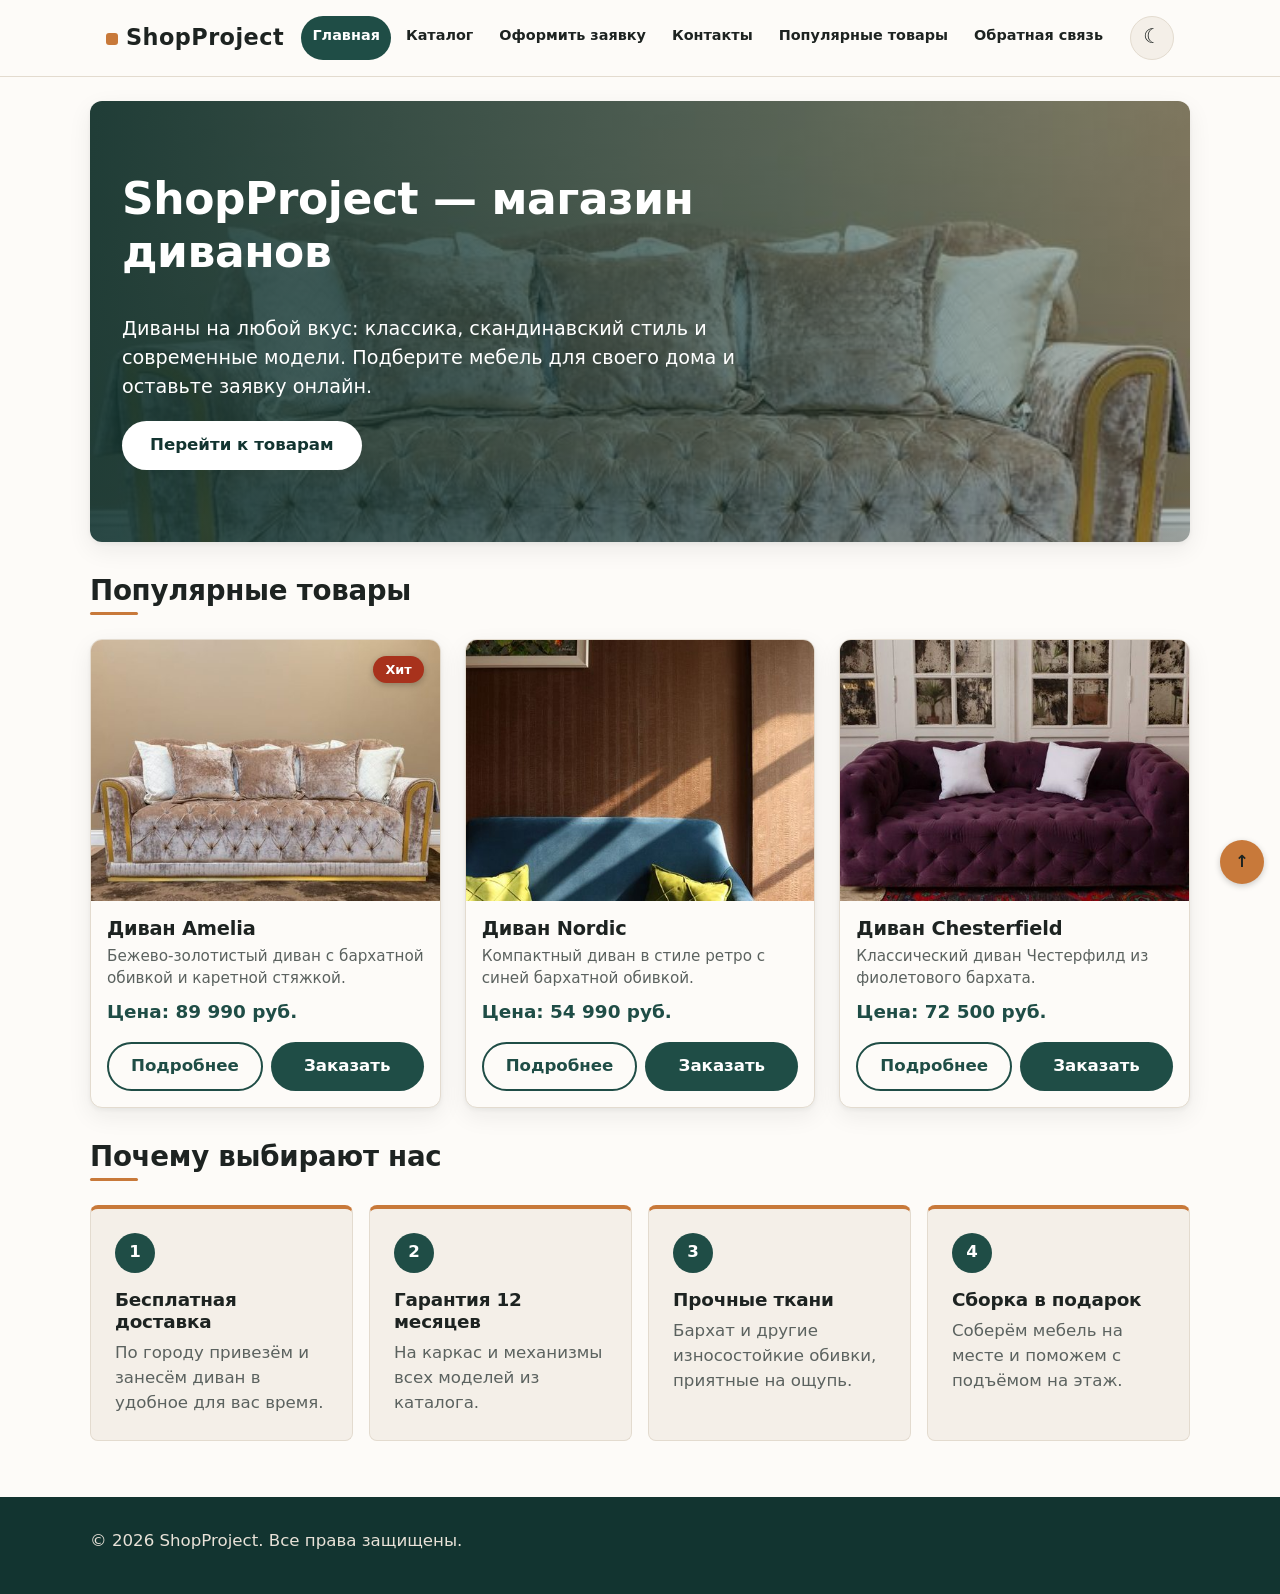
==== index.html @ 07c08e51 "added everything from kr-3" ====
<!doctype html>
<html lang="ru">
  <head>
    <meta charset="UTF-8" />
    <meta name="viewport" content="width=device-width, initial-scale=1.0" />
    <title>ShopProject — магазин диванов</title>
    <meta property="og:type" content="website" />
    <meta property="og:title" content="ShopProject — магазин диванов" />
    <meta
      property="og:description"
      content="Интернет-магазин мягкой мебели: диваны на любой вкус."
    />
    <meta
      property="og:image"
      content="https://goshanka.github.io/kr3-responsive-shop/images/sofa-1.jpg"
    />
    <link rel="icon" href="images/favicon.svg" type="image/svg+xml" />
    <meta name="theme-color" content="#1f4d46" />
    <link rel="stylesheet" href="css/style.css" />
    <link rel="stylesheet" href="css/responsive.css" />
    <script src="js/theme.js" defer></script>
    <script src="js/main.js" defer></script>
  </head>
  <body>
    <a class="skip-link" href="#main-content">Перейти к основному содержимому</a>
    <header class="site-header" id="top">
      <div class="site-header__inner">
        <a class="site-header__logo" href="index.html">ShopProject</a>

        <nav class="site-nav" aria-label="Основная навигация">
          <input class="site-nav__checkbox" type="checkbox" id="nav-toggle" aria-label="Показать меню" />
          <label class="site-nav__toggle" for="nav-toggle" aria-hidden="true"><span class="site-nav__burger"></span>Меню</label>
          <ul class="site-nav__list">
            <li class="site-nav__item">
              <a class="site-nav__link site-nav__link--active" href="index.html">Главная</a>
            </li>
            <li class="site-nav__item">
              <a class="site-nav__link" href="catalog.html">Каталог</a>
            </li>
            <li class="site-nav__item">
              <a class="site-nav__link" href="order.html">Оформить заявку</a>
            </li>
            <li class="site-nav__item">
              <a class="site-nav__link" href="contacts.html">Контакты</a>
            </li>
            <li class="site-nav__item">
              <a class="site-nav__link" href="index.html#popular">Популярные товары</a>
            </li>
            <li class="site-nav__item">
              <a class="site-nav__link" href="contacts.html#feedback">Обратная связь</a>
            </li>
          </ul>
        </nav>

        <button class="theme-toggle" id="theme-toggle" type="button" aria-pressed="false" aria-label="Включить тёмную тему">
          <span class="theme-toggle__icon" aria-hidden="true"></span>
        </button>
      </div>
    </header>

    <main id="main-content">
      <section class="hero">
        <h1>ShopProject — магазин диванов</h1>
        <p>
          Диваны на любой вкус: классика, скандинавский стиль и современные модели. Подберите мебель для своего дома и оставьте заявку онлайн.
        </p>
        <a class="button button--primary" href="catalog.html">Перейти к товарам</a>
      </section>

      <section class="section" id="popular">
        <h2>Популярные товары</h2>

        <div class="products-grid">
          <article class="product-card">
            <span class="badge badge--hit">Хит</span>
            <img class="product-card__image" src="images/sofa-1.jpg"
                srcset="images/sofa-1-320.jpg 320w, images/sofa-1-480.jpg 480w, images/sofa-1.jpg 640w"
                sizes="(max-width: 639px) 100vw, (max-width: 1023px) 50vw, 33vw"
                alt="Диван Amelia" width="640" height="480" loading="lazy" />
            <h3 class="product-card__title">Диван Amelia</h3>
            <p class="product-card__description">Бежево-золотистый диван с бархатной обивкой и каретной стяжкой.</p>
            <p class="product-card__price">Цена: 89 990 руб.</p>
            <div class="product-card__actions">
              <a class="button button--secondary product-card__link" href="product.html">Подробнее</a>
              <button
                class="button button--primary product-card__button"
                type="button"
                data-product="Диван Amelia"
              >
                Заказать
              </button>
            </div>
          </article>

          <article class="product-card">
            <img class="product-card__image" src="images/sofa-2.jpg"
                srcset="images/sofa-2-320.jpg 320w, images/sofa-2-480.jpg 480w, images/sofa-2.jpg 640w"
                sizes="(max-width: 639px) 100vw, (max-width: 1023px) 50vw, 33vw"
                alt="Диван Nordic" width="640" height="480" loading="lazy" />
            <h3 class="product-card__title">Диван Nordic</h3>
            <p class="product-card__description">Компактный диван в стиле ретро с синей бархатной обивкой.</p>
            <p class="product-card__price">Цена: 54 990 руб.</p>
            <div class="product-card__actions">
              <a class="button button--secondary product-card__link" href="product.html">Подробнее</a>
              <button
                class="button button--primary product-card__button"
                type="button"
                data-product="Диван Nordic"
              >
                Заказать
              </button>
            </div>
          </article>

          <article class="product-card">
            <img class="product-card__image" src="images/sofa-3.jpg"
                srcset="images/sofa-3-320.jpg 320w, images/sofa-3-480.jpg 480w, images/sofa-3.jpg 640w"
                sizes="(max-width: 639px) 100vw, (max-width: 1023px) 50vw, 33vw"
                alt="Диван Chesterfield" width="640" height="480" loading="lazy" />
            <h3 class="product-card__title">Диван Chesterfield</h3>
            <p class="product-card__description">Классический диван Честерфилд из фиолетового бархата.</p>
            <p class="product-card__price">Цена: 72 500 руб.</p>
            <div class="product-card__actions">
              <a class="button button--secondary product-card__link" href="product.html">Подробнее</a>
              <button
                class="button button--primary product-card__button"
                type="button"
                data-product="Диван Chesterfield"
              >
                Заказать
              </button>
            </div>
          </article>
        </div>
      </section>

      <section class="section" id="advantages">
        <h2>Почему выбирают нас</h2>

        <div class="advantages-list">
          <article class="advantage">
            <span class="advantage__num" aria-hidden="true">1</span>
            <h3 class="advantage__title">Бесплатная доставка</h3>
            <p class="advantage__text">По городу привезём и занесём диван в удобное для вас время.</p>
          </article>
          <article class="advantage">
            <span class="advantage__num" aria-hidden="true">2</span>
            <h3 class="advantage__title">Гарантия 12 месяцев</h3>
            <p class="advantage__text">На каркас и механизмы всех моделей из каталога.</p>
          </article>
          <article class="advantage">
            <span class="advantage__num" aria-hidden="true">3</span>
            <h3 class="advantage__title">Прочные ткани</h3>
            <p class="advantage__text">Бархат и другие износостойкие обивки, приятные на ощупь.</p>
          </article>
          <article class="advantage">
            <span class="advantage__num" aria-hidden="true">4</span>
            <h3 class="advantage__title">Сборка в подарок</h3>
            <p class="advantage__text">Соберём мебель на месте и поможем с подъёмом на этаж.</p>
          </article>
        </div>
      </section>
    </main>

    <footer class="site-footer" id="contacts">
      <p>&copy; 2026 ShopProject. Все права защищены.</p>
    </footer>
    <dialog
      class="order-dialog"
      id="order-dialog"
      aria-labelledby="order-dialog-title"
    >
      <h2 class="order-dialog__title" id="order-dialog-title">Оформление заявки</h2>

      <form
        class="order-form"
        id="order-form"
        action="#"
        method="post"
        novalidate
      >
        <input id="selected-product" name="selected-product" type="hidden" />

        <div class="order-form__field">
          <label class="order-form__label" for="order-name">Имя</label>
          <input
            class="order-form__input"
            id="order-name"
            name="name"
            type="text"
            placeholder="Введите ваше имя"
            minlength="2"
            autocomplete="given-name"
            required
          />
        </div>

        <div class="order-form__field">
          <label class="order-form__label" for="order-email">E-mail</label>
          <input
            class="order-form__input"
            id="order-email"
            name="email"
            type="email"
            placeholder="example@mail.ru"
            autocomplete="email"
            required
          />
        </div>

        <div class="order-form__field">
          <label class="order-form__label" for="order-phone">Телефон</label>
          <input
            class="order-form__input"
            id="order-phone"
            name="phone"
            type="tel"
            inputmode="tel"
            placeholder="+7 (900) 000-00-00"
            pattern="^\+7 \(\d{3}\) \d{3}-\d{2}-\d{2}$"
            required
          />
          <small class="order-form__hint">Формат: +7 (900) 000-00-00</small>
        </div>

        <div class="order-form__field">
          <label class="order-form__label" for="order-date">Дата связи</label>
          <input class="order-form__input" id="order-date" name="date" type="date" />
        </div>

        <div class="order-form__field">
          <label class="order-form__label" for="order-topic">Тема заявки</label>
          <select class="order-form__select" id="order-topic" name="topic" required>
            <option value="">Выберите тему</option>
            <option value="product">Заказ товара</option>
            <option value="consultation">Консультация</option>
            <option value="delivery">Доставка</option>
          </select>
        </div>

        <div class="order-form__field">
          <label class="order-form__label" for="order-comment">Комментарий</label>
          <textarea
            class="order-form__textarea"
            id="order-comment"
            name="comment"
            rows="4"
            placeholder="Укажите дополнительную информацию"
          ></textarea>
        </div>

        <div class="order-form__field order-form__field--checkbox">
          <label>
            <input
              class="order-form__checkbox"
              id="order-agreement"
              name="agreement"
              type="checkbox"
              required
            />
            Я согласен на обработку данных
          </label>
        </div>

        <div class="order-form__actions">
          <button class="button button--secondary" type="button" id="close-order-dialog">Закрыть</button>
          <button class="button button--primary" type="submit">Отправить заявку</button>
        </div>
      </form>
    </dialog>

    <p class="success-message" id="success-message" hidden>
      Форма успешно отправлена!
    </p>

    <a class="back-to-top" href="#top" aria-label="Наверх">&uarr;</a>
  </body>
</html>
---- css/style.css ----
:root {
    --color-bg: #fdfbf8;
  --color-text: #1d2321;
  --color-muted: #5b625f;
  --color-primary: #1f4d46;
  --color-primary-dark: #123430;
  --color-border: #e3dbcf;
  --color-surface: #f4efe8;
  --color-surface-accent: #ebe4d8;
  --color-danger: #a8321c;
  --color-success: #168a2f;
  --color-success-bg: #eefaf0;
  --color-white: #ffffff;

    --space-xs: 4px;
  --space-sm: 8px;
  --space-md: 16px;
  --space-lg: 24px;
  --space-xl: 32px;

    --radius-sm: 6px;
  --radius-md: 8px;
  --radius-lg: 12px;

    --container-width: 1100px;
}

* {
  box-sizing: border-box;
}

body {
  display: flex;
  flex-direction: column;
  min-height: 100vh;
  margin: 0;
  font-family: "Segoe UI", system-ui, -apple-system, Roboto, "Helvetica Neue", Arial, sans-serif;
  font-size: var(--fs-body);
  line-height: 1.5;
  color: var(--color-text);
  background-color: var(--color-bg);
}

main {
  flex: 1 0 auto;
  padding: var(--space-lg);
}

html {
  scroll-behavior: smooth;
}

a {
  color: var(--color-primary);
}

a:hover {
  color: var(--color-primary-dark);
}

a:focus-visible {
  outline: 2px solid var(--color-primary);
  outline-offset: 3px;
}

button {
  font: inherit;
  cursor: pointer;
}

:target {
  border-radius: var(--radius-md);
  box-shadow:
    0 0 0 3px var(--color-surface-accent),
    0 0 0 5px var(--color-primary);
  transition: box-shadow 0.3s ease;
}

.site-header {
  background-color: var(--color-surface);
}

.site-header__inner {
  max-width: var(--container-width);
  margin: 0 auto;
  padding: var(--space-lg);
}

.site-header__logo {
  font-weight: 700;
  color: var(--color-text);
  text-decoration: none;
}

.site-nav__list {
  display: flex;
  flex-wrap: wrap;
  justify-content: center;
  align-items: center;
  gap: var(--space-md);
  padding: 0;
  margin: var(--space-md) 0 0;
  list-style: none;
}

.site-nav__item {
  margin-bottom: var(--space-sm);
}

.site-nav__link {
  display: inline-block;
  padding: var(--space-sm) var(--space-md);
  color: var(--color-primary);
  text-decoration: none;
  border-radius: var(--radius-sm);
}

.site-nav__link:hover {
  color: var(--color-white);
  background-color: var(--color-primary);
}

.site-nav__link:focus-visible {
  outline: 2px solid var(--color-primary);
  outline-offset: 3px;
}

.site-nav__link--active {
  color: var(--color-white);
  background-color: var(--color-primary);
}

.site-footer {
  padding: var(--space-lg);
  background-color: var(--color-surface);
}

.button {
  display: inline-block;
  padding: var(--space-sm) var(--space-md);
  border: none;
  border-radius: var(--radius-sm);
  font: inherit;
  text-decoration: none;
  cursor: pointer;
}

.button--primary {
  color: var(--color-white);
  background-color: var(--color-primary);
}

.button--primary:hover {
  background-color: var(--color-primary-dark);
}

.button--secondary {
  color: var(--color-primary);
  background-color: transparent;
  border: 1px solid var(--color-primary);
}

.button--secondary:hover {
  color: var(--color-white);
  background-color: var(--color-primary);
}

.button:focus-visible {
  outline: 2px solid var(--color-primary);
  outline-offset: 3px;
}

.button:disabled,
.button--disabled {
  opacity: 0.6;
  cursor: not-allowed;
}

.hero {
  max-width: var(--container-width);
  margin: 0 auto var(--space-xl);
  padding: var(--space-xl) var(--space-lg);
  background-color: var(--color-surface-accent);
  border-radius: var(--radius-lg);
}

.section {
  max-width: var(--container-width);
  margin: 0 auto var(--space-xl);
}

.section h2 {
  margin-top: 0;
}

.aside-info {
  max-width: var(--container-width);
  margin: 0 auto var(--space-xl);
  padding: var(--space-md);
  border-left: 4px solid var(--color-primary);
  background-color: var(--color-surface);
}

.success-message {
  max-width: var(--container-width);
  margin: var(--space-lg) auto;
  padding: var(--space-md);
  border-left: 4px solid var(--color-success);
  background-color: var(--color-success-bg);
}

.breadcrumbs {
  max-width: var(--container-width);
  margin: 0 auto var(--space-md);
  font-size: 14px;
  color: var(--color-muted);
}

.breadcrumbs__link {
  color: var(--color-primary);
}

.breadcrumbs__current::before {
  content: " / ";
  color: var(--color-muted);
}

.products-grid {
  display: grid;
  grid-template-columns: repeat(3, 1fr);
  gap: var(--space-lg);
}

.product-card {
  position: relative;
  display: flex;
  flex-direction: column;
  gap: var(--space-sm);
  padding: var(--space-md);
  border: 1px solid var(--color-border);
  border-radius: var(--radius-md);
  background-color: var(--color-bg);
  transition:
    box-shadow 0.2s ease,
    border-color 0.2s ease,
    transform 0.2s ease;
}

.product-card:hover {
  border-color: var(--color-primary);
  box-shadow: 0 10px 24px rgba(0, 0, 0, 0.12);
  transform: translateY(-2px);
}

.product-card__image {
  display: block;
  width: 100%;
  height: 180px;
  object-fit: cover;
  border-radius: var(--radius-sm);
}

.product-card__title {
  margin: 0;
  color: var(--color-text);
}

.product-card__description {
  margin: 0;
  color: var(--color-muted);
}

.product-card__price {
  margin: 0;
  font-weight: 700;
}

.product-card__actions {
  display: flex;
  flex-wrap: wrap;
  gap: var(--space-sm);
  margin-top: auto;
}

.product-card__button,
.product-card__link {
  align-self: flex-start;
}

.badge {
  position: absolute;
  top: var(--space-sm);
  right: var(--space-sm);
  z-index: 1;
  padding: 2px var(--space-sm);
  border-radius: var(--radius-sm);
  font-size: 12px;
  font-weight: 700;
  color: #ffffff;
  background-color: #1f4d46;
}

.badge--hit {
  background-color: #a8321c;
}

.back-to-top {
  position: fixed;
  right: var(--space-lg);
  bottom: var(--space-lg);
  z-index: 10;
  display: inline-flex;
  align-items: center;
  justify-content: center;
  width: 40px;
  height: 40px;
  border-radius: 50%;
  color: var(--color-white);
  background-color: var(--color-primary);
  text-decoration: none;
  box-shadow: 0 2px 6px rgba(0, 0, 0, 0.2);
}

.back-to-top:hover {
  background-color: var(--color-primary-dark);
}

.back-to-top:focus-visible {
  outline: 2px solid var(--color-primary-dark);
  outline-offset: 3px;
}

.catalog-layout {
  max-width: var(--container-width);
  margin: 0 auto var(--space-xl);
  display: grid;
  grid-template-columns: 260px 1fr;
  grid-template-areas: "filters products";
  gap: var(--space-lg);
}

.catalog-filters {
  grid-area: filters;
  align-self: start;
  position: sticky;
  top: var(--space-lg);
  padding: var(--space-md);
  border: 1px solid var(--color-border);
  border-radius: var(--radius-md);
  background-color: var(--color-surface);
}

.catalog-filters__form {
  display: grid;
  gap: var(--space-md);
}

.catalog-filters__group {
  margin: 0;
  padding: var(--space-md);
  border: 1px solid var(--color-border);
  border-radius: var(--radius-sm);
}

.catalog-filters__legend {
  font-weight: 700;
}

.catalog-filters__label {
  display: block;
  margin-bottom: var(--space-sm);
}

.catalog-filters__input {
  width: 100%;
  padding: 8px 10px;
  border: 1px solid var(--color-border);
  border-radius: var(--radius-sm);
  font: inherit;
}

.catalog-products {
  grid-area: products;
}

.order-form__field {
  margin-bottom: var(--space-md);
}

.order-form__label {
  display: block;
  margin-bottom: var(--space-xs);
}

.order-form__input,
.order-form__select,
.order-form__textarea {
  width: 100%;
  padding: 10px 12px;
  border: 1px solid var(--color-border);
  border-radius: var(--radius-sm);
  font: inherit;
}

.order-form__input:hover,
.order-form__select:hover,
.order-form__textarea:hover {
  border-color: var(--color-primary);
}

.order-form__input:focus-visible,
.order-form__select:focus-visible,
.order-form__textarea:focus-visible {
  outline: 2px solid var(--color-primary);
  outline-offset: 3px;
}

.order-form__checkbox {
  width: auto;
}

.order-form__hint {
  display: block;
  margin-top: var(--space-xs);
  color: var(--color-muted);
}

.order-form__input[aria-invalid="true"],
.order-form__select[aria-invalid="true"],
.order-form__textarea[aria-invalid="true"] {
  border-color: var(--color-danger);
}

.order-form__actions {
  display: flex;
  gap: var(--space-md);
  margin-top: var(--space-lg);
}

.order-dialog {
  width: min(100% - 32px, 560px);
  padding: var(--space-lg);
  border: none;
  border-radius: var(--radius-lg);
}

.order-dialog::backdrop {
  background-color: rgba(0, 0, 0, 0.5);
}

.order-dialog__title {
  margin-top: 0;
}

.product-detail {
  display: flex;
  flex-wrap: wrap;
  gap: var(--space-lg);
  margin-bottom: var(--space-xl);
}

.product-detail__image {
  width: 100%;
  max-width: 420px;
  height: auto;
  border-radius: var(--radius-md);
  object-fit: cover;
}

.product-detail__info {
  display: flex;
  flex-direction: column;
  gap: var(--space-sm);
  flex: 1 1 260px;
}

.product-detail__title {
  margin: 0;
}

.product-detail__description {
  margin: 0;
  color: var(--color-muted);
}

.product-detail__price {
  margin: 0;
  font-size: 20px;
  font-weight: 700;
}

.product-detail__button {
  align-self: flex-start;
}

.product-specs {
  width: 100%;
  max-width: var(--container-width);
  margin-bottom: var(--space-xl);
  border-collapse: collapse;
}

.product-specs caption {
  margin-bottom: var(--space-sm);
  font-weight: 700;
  text-align: left;
}

.product-specs th,
.product-specs td {
  padding: var(--space-sm) var(--space-md);
  border: 1px solid var(--color-border);
  text-align: left;
}

.product-specs thead th {
  background-color: var(--color-surface);
}

.contacts-info {
  display: inline-block;
  vertical-align: top;
  max-width: calc(100% - 500px - var(--space-lg));
}

.contacts-info__feedback {
  margin-top: var(--space-lg);
}

.map__frame {
  display: inline-block;
  vertical-align: top;
  width: 500px;
  max-width: 100%;
  height: 400px;
  margin-left: var(--space-lg);
  border: 1px solid var(--color-border);
  border-radius: var(--radius-md);
}

img,
video {
  max-width: 100%;
  height: auto;
}

.skip-link {
  position: absolute;
  top: -100px;
  left: var(--space-md);
  z-index: 100;
  padding: var(--space-sm) var(--space-md);
  color: var(--color-white);
  background-color: var(--color-primary-dark);
  border-radius: var(--radius-sm);
}

.skip-link:focus {
  top: var(--space-sm);
  color: var(--color-white);
}

:focus-visible {
  outline: 3px solid var(--color-primary);
  outline-offset: 2px;
}

.table-wrapper {
  overflow-x: auto;
  -webkit-overflow-scrolling: touch;
  margin-bottom: var(--space-xl);
}

.page-title {
  max-width: var(--container-width);
  margin: 0 auto var(--space-md);
}

.site-header {
  border-bottom: 1px solid var(--color-border);
  box-shadow: 0 1px 6px rgba(0, 0, 0, 0.05);
}

.site-header__logo {
  font-size: 1.25rem;
  letter-spacing: 0.02em;
}

.hero {
  background: linear-gradient(135deg, var(--color-surface-accent), #e0d5c1);
}

.advantages-list {
  display: grid;
  grid-template-columns: 1fr;
  gap: var(--space-md);
}

.advantage {
  padding: var(--space-lg);
  border: 1px solid var(--color-border);
  border-top: 4px solid var(--color-accent);
  border-radius: var(--radius-md);
  background-color: var(--color-surface);
}

.advantage__num {
  display: inline-flex;
  align-items: center;
  justify-content: center;
  width: 40px;
  height: 40px;
  margin-bottom: var(--space-md);
  border-radius: 50%;
  font-weight: 800;
  color: var(--color-white);
  background-color: var(--color-primary);
}

.advantage__title {
  margin: 0 0 var(--space-sm);
  font-size: 1.15rem;
}

.advantage__text {
  margin: 0;
  color: var(--color-muted);
}

.button {
  transition: background-color 0.2s ease, color 0.2s ease;
}

:root {
  --color-accent: #c8793a;
  --fs-body: clamp(0.875rem, 0.8rem + 0.3vw, 1.125rem);
  --fs-h1: clamp(1.35rem, 0.75rem + 2.8vw, 2.75rem);
  --fs-h2: clamp(1.15rem, 0.85rem + 1.1vw, 1.8rem);
  --fs-h3: clamp(0.95rem, 0.85rem + 0.45vw, 1.3rem);
  --fs-lead: clamp(0.9rem, 0.8rem + 0.55vw, 1.2rem);
  --color-field: #ffffff;
  --color-field-border: #b9ae9d;
  --color-footer-bg: #123430;
  --shadow-card: 0 2px 4px rgba(29, 35, 33, 0.05), 0 8px 24px rgba(29, 35, 33, 0.07);
  --shadow-hover: 0 14px 34px rgba(29, 35, 33, 0.16);
}

h1 {
  font-size: var(--fs-h1);
}

h2 {
  font-size: var(--fs-h2);
}

h3 {
  font-size: var(--fs-h3);
}

h1, h2, h3 {
  line-height: 1.2;
  letter-spacing: -0.01em;
}

.site-header {
  background-color: var(--color-bg);
  border-bottom: 1px solid var(--color-border);
  box-shadow: none;
}

.site-header__logo {
  font-size: 1.4rem;
  font-weight: 800;
  color: var(--color-primary);
}

.site-header__logo::before {
  content: "";
  display: inline-block;
  width: 12px;
  height: 12px;
  margin-right: 8px;
  border-radius: 3px;
  background-color: var(--color-accent);
}

.site-nav__link {
  font-weight: 600;
  color: var(--color-text);
  border-radius: 999px;
}

.site-nav__link:hover,
.site-nav__link--active {
  color: var(--color-white);
  background-color: var(--color-primary);
}

.hero {
  position: relative;
  padding: 72px var(--space-xl);
  color: #ffffff;
  background:
    linear-gradient(100deg, rgba(18, 52, 48, 0.92) 0%, rgba(18, 52, 48, 0.6) 60%, rgba(18, 52, 48, 0.25) 100%),
    url("../images/sofa-1.jpg") center / cover no-repeat;
  border-radius: var(--radius-lg);
  box-shadow: var(--shadow-card);
}

.hero h1 {
  max-width: 14em;
  margin-top: 0;
}

.hero p {
  max-width: 36em;
  font-size: var(--fs-lead);
}

.hero .button--primary {
  padding: 12px 28px;
  font-weight: 700;
  color: #123430;
  background-color: #fff;
  border-radius: 999px;
}

.hero .button--primary:hover {
  background-color: var(--color-accent);
  color: #fff;
}

.section h2 {
  position: relative;
  padding-bottom: var(--space-sm);
  margin-bottom: var(--space-lg);
}

.section h2::after {
  content: "";
  position: absolute;
  left: 0;
  bottom: 0;
  width: 48px;
  height: 3px;
  border-radius: 2px;
  background-color: var(--color-accent);
}

.button {
  border-radius: 999px;
  padding: 10px 22px;
  font-weight: 600;
}

.button--secondary {
  border-width: 2px;
}

.product-card {
  padding: 0;
  overflow: hidden;
  gap: 0;
  border: 1px solid var(--color-border);
  border-radius: var(--radius-lg);
  box-shadow: var(--shadow-card);
}

.product-card:hover {
  border-color: var(--color-border);
  box-shadow: var(--shadow-hover);
}

.product-card__image {
  border-radius: 0;
  transition: transform 0.4s ease;
}

.product-card:hover .product-card__image {
  transform: scale(1.04);
}

.product-card > img {
    margin: 0;
}

.product-card__title,
.product-card__description,
.product-card__price,
.product-card__actions,
.product-card > .button {
  margin-left: var(--space-md);
  margin-right: var(--space-md);
}

.product-card__title {
  margin-top: var(--space-md);
}

.product-card__description {
  margin-top: var(--space-xs);
  font-size: 0.95rem;
}

.product-card__price {
  margin-top: var(--space-sm);
  margin-bottom: var(--space-md);
  font-size: 1.15rem;
  color: var(--color-primary);
}

.product-card__actions,
.product-card > .button {
  margin-bottom: var(--space-md);
}

.product-card > .button {
  margin-top: auto;
  text-align: center;
}

.badge {
  top: var(--space-md);
  right: var(--space-md);
  padding: 4px 12px;
  border-radius: 999px;
  font-size: 0.8rem;
  box-shadow: 0 2px 6px rgba(0, 0, 0, 0.25);
}

.catalog-filters {
  border-radius: var(--radius-lg);
  background-color: var(--color-surface);
}

.catalog-filters h2 {
  margin-top: 0;
  font-size: 1.2rem;
}

.catalog-filters__group {
  background-color: var(--color-bg);
}

.product-detail__image {
  border-radius: var(--radius-lg);
  box-shadow: var(--shadow-card);
}

.product-detail__price {
  font-size: 1.8rem;
  color: var(--color-primary);
}

.product-specs {
  overflow: hidden;
  border-radius: var(--radius-md);
}

.product-specs th,
.product-specs td {
  border-color: var(--color-border);
}

.product-specs tbody tr:nth-child(even) {
  background-color: var(--color-surface);
}

.order-form__label {
  font-weight: 600;
}

.order-form__input,
.order-form__select,
.order-form__textarea,
.catalog-filters__input {
  background-color: var(--color-field);
  border-color: var(--color-field-border);
  border-radius: var(--radius-md);
}

.order-form__input:focus-visible,
.order-form__select:focus-visible,
.order-form__textarea:focus-visible {
  border-color: var(--color-primary);
  box-shadow: 0 0 0 3px rgba(31, 77, 70, 0.2);
}

.order-dialog {
  box-shadow: 0 24px 60px rgba(0, 0, 0, 0.35);
}

.aside-info {
  border-left-color: var(--color-accent);
  border-radius: 0 var(--radius-md) var(--radius-md) 0;
}

.breadcrumbs__link {
  color: var(--color-primary);
}

.map__frame {
  box-shadow: var(--shadow-card);
}

.site-footer {
  padding: var(--space-xl) var(--space-lg);
  color: #e8e2d8;
  background-color: var(--color-footer-bg);
}

.site-footer p {
  max-width: var(--container-width);
  margin: 0 auto var(--space-sm);
}

.back-to-top {
  background-color: var(--color-accent);
  color: #1d2321;
  font-weight: 700;
}

.back-to-top:hover {
  background-color: #e0a06b;
}

:focus-visible {
  outline-color: var(--color-accent);
}

.site-nav__link:focus-visible,
.button:focus-visible,
a:focus-visible {
  outline: 3px solid var(--color-accent);
}

.site-nav__checkbox {
  position: absolute;
  width: 1px;
  height: 1px;
  opacity: 0;
}

.site-nav__toggle {
  display: none;
}

@media (prefers-color-scheme: dark) {
  :root:not([data-theme="light"]) {
    --color-bg: #121917;
    --color-text: #ece8e1;
    --color-muted: #a9b3af;
    --color-primary: #7cc4b3;
    --color-primary-dark: #a5dccf;
    --color-border: #2c3a36;
    --color-surface: #1a2421;
    --color-surface-accent: #22302c;
    --color-white: #0f1a18;
    --color-danger: #ff8a75;
    --color-success: #6fd48a;
    --color-success-bg: #16281c;
    --color-field: #1a2421;
    --color-field-border: #4a5a55;
    --color-footer-bg: #0b1210;
    --shadow-card: 0 2px 4px rgba(0, 0, 0, 0.3), 0 8px 24px rgba(0, 0, 0, 0.3);
    --shadow-hover: 0 14px 34px rgba(0, 0, 0, 0.5);
  }
}

:root[data-theme="dark"] {
    --color-bg: #121917;
    --color-text: #ece8e1;
    --color-muted: #a9b3af;
    --color-primary: #7cc4b3;
    --color-primary-dark: #a5dccf;
    --color-border: #2c3a36;
    --color-surface: #1a2421;
    --color-surface-accent: #22302c;
    --color-white: #0f1a18;
    --color-danger: #ff8a75;
    --color-success: #6fd48a;
    --color-success-bg: #16281c;
    --color-field: #1a2421;
    --color-field-border: #4a5a55;
    --color-footer-bg: #0b1210;
    --shadow-card: 0 2px 4px rgba(0, 0, 0, 0.3), 0 8px 24px rgba(0, 0, 0, 0.3);
    --shadow-hover: 0 14px 34px rgba(0, 0, 0, 0.5);
}

:root[data-theme="light"] {
  color-scheme: light;
}

:root[data-theme="dark"] {
  color-scheme: dark;
}

:root[data-theme="dark"] .site-header__logo,
:root:not([data-theme="light"]) .site-header__logo {
  color: var(--color-text);
}

:root[data-theme="dark"] .order-dialog {
  color: var(--color-text);
  background-color: var(--color-bg);
}

@media (prefers-color-scheme: dark) {
  :root:not([data-theme="light"]) .order-dialog {
    color: var(--color-text);
    background-color: var(--color-bg);
  }
}

.theme-toggle {
  display: inline-flex;
  align-items: center;
  justify-content: center;
  width: 44px;
  height: 44px;
  padding: 0;
  color: var(--color-text);
  background-color: var(--color-surface);
  border: 1px solid var(--color-border);
  border-radius: 50%;
}

.theme-toggle:hover {
  border-color: var(--color-primary);
}

.theme-toggle__icon::before {
  content: "\263E";
  font-size: 1.25rem;
  line-height: 1;
}

:root[data-theme="dark"] .theme-toggle__icon::before {
  content: "\2600";
}

@media (prefers-color-scheme: dark) {
  :root:not([data-theme="light"]) .theme-toggle__icon::before {
    content: "\2600";
  }
}
---- css/responsive.css ----
html {
  -webkit-text-size-adjust: 100%;
}

body {
  overflow-wrap: break-word; }

main {
  padding: var(--space-md);
}

.site-header__inner {
  padding: var(--space-md);
}

.site-nav__list {
  display: grid;
  grid-template-columns: repeat(2, 1fr);
  gap: var(--space-sm);
  margin-top: var(--space-sm);
}

.site-nav__item {
  margin-bottom: 0;
}

.site-nav__link {
  display: block;
  min-height: 44px;   padding: 10px var(--space-sm);
  text-align: center;
  border: 1px solid var(--color-border);
  background-color: var(--color-surface);
}

.site-nav__link {
  display: flex;
  align-items: center;
  justify-content: center;
  height: 100%;
}

.site-nav__link--active {
  color: var(--color-white);
  background-color: var(--color-primary);
  border-color: var(--color-primary);
}

.hero {
  padding: 40px var(--space-md);
}

.hero h1 {
  margin-top: 0;
  line-height: 1.2;
}

.hero .button {
  display: block;
  text-align: center;
}

.products-grid {
  grid-template-columns: 1fr;
  gap: var(--space-md);
}

.product-card__image {
  height: auto;
  aspect-ratio: 4 / 3;
}

.product-card__actions .button {
  flex: 1 1 120px;
  min-height: 44px;
  text-align: center;
}

.product-card__button,
.product-card__link {
  align-self: stretch;
}

.catalog-layout {
  grid-template-columns: 1fr;
  grid-template-areas:
    "filters"
    "products";
}

.catalog-filters {
  position: static;
}

.product-detail {
  flex-direction: column;
}

.product-detail__image {
  max-width: 100%;
}

.product-detail__button {
  align-self: stretch;
  text-align: center;
}

.product-specs {
  margin-bottom: 0;
}

.product-specs th,
.product-specs td {
  padding: var(--space-sm);
  overflow-wrap: anywhere;
}

.order-form__input,
.order-form__select,
.order-form__textarea,
.catalog-filters__input {
  min-height: 44px;
  font-size: 1rem; }

.order-form__checkbox,
.catalog-filters input[type="checkbox"] {
  width: 20px;
  height: 20px;
  margin-right: var(--space-sm);
  vertical-align: middle;
}

.order-form__actions {
  flex-direction: column;
}

.order-form__actions .button,
.catalog-filters__form .button {
  min-height: 44px;
  text-align: center;
}

.order-dialog {
  max-height: calc(100vh - 32px);
  overflow-y: auto;
  padding: var(--space-md);
}

.contacts-info {
  display: block;
  max-width: 100%;
}

.map__frame {
  display: block;
  width: 100%;
  height: 300px;
  margin: var(--space-lg) 0 0;
}

.back-to-top {
  right: var(--space-md);
  bottom: var(--space-md);
  width: 44px;
  height: 44px;
}

@media (min-width: 430px) {
  .order-form__actions {
    flex-direction: row;
  }
}

@media (min-width: 640px) {
  main {
    padding: var(--space-lg);
  }

  .products-grid {
    grid-template-columns: repeat(2, 1fr);
    gap: var(--space-lg);
  }

  .site-nav__list {
    display: flex;
    flex-wrap: wrap;
    justify-content: center;
    gap: var(--space-sm) var(--space-md);
  }

  .site-nav__link {
    display: inline-block;
    height: auto;
    border-color: transparent;
    background-color: transparent;
  }

  .site-nav__link:hover,
  .site-nav__link--active {
    color: var(--color-white);
    background-color: var(--color-primary);
  }

  .hero .button {
    display: inline-block;
  }

  .product-detail__button {
    align-self: flex-start;
  }

  .map__frame {
    height: 350px;
  }
}

@media (min-width: 768px) {
  .site-header__inner {
    display: flex;
    flex-wrap: nowrap;
    align-items: center;
    gap: var(--space-md);
  }

  .site-header__logo {
    flex: none;
  }

  .site-nav {
    flex: 1 1 auto;
    min-width: 0;
  }

  .site-nav__list {
    justify-content: flex-end;
    gap: var(--space-xs);
    margin: 0;
  }

  .site-nav__link {
    padding: var(--space-sm) 10px;
    font-size: 0.9rem;
    white-space: nowrap;
  }

  .theme-toggle {
    flex: none;
  }

  .hero {
    padding: 72px var(--space-xl);
  }

  .advantages-list {
    grid-template-columns: repeat(2, 1fr);
  }

    .product-detail {
    flex-direction: row;
  }

  .product-detail__image {
    flex: 0 0 45%;
    max-width: 420px;
  }

  .product-specs {
    min-width: 0;
  }

    .order-form {
    display: grid;
    grid-template-columns: repeat(2, 1fr);
    column-gap: var(--space-lg);
  }

  .order-form__field--wide,
  .order-form__field:has(textarea),
  .order-form__field--checkbox,
  .order-form__actions {
    grid-column: 1 / -1;
  }

  .order-form__actions {
    justify-content: flex-start;
  }

    .section:has(.contacts-info) {
    display: grid;
    grid-template-columns: 1fr 1fr;
    gap: var(--space-lg);
    align-items: start;
  }

  .section:has(.contacts-info) > h1 {
    grid-column: 1 / -1;
    margin: 0;
  }

  .map__frame {
    margin: 0;
    height: 400px;
  }

    .feedback-form {
    display: block;
  }
}

@media (min-width: 1024px) {
  .products-grid {
    grid-template-columns: repeat(3, 1fr);
  }

  .advantages-list {
    grid-template-columns: repeat(4, 1fr);
  }

    .catalog-layout {
    grid-template-columns: 260px 1fr;
    grid-template-areas: "filters products";
  }

  .catalog-filters {
    position: sticky;
  }

    .catalog-products .products-grid {
    grid-template-columns: repeat(2, 1fr);
  }

  .product-card:hover {
    transform: translateY(-4px);
  }
}

@media (min-width: 1440px) {
  :root {
    --container-width: 1280px;
  }

  .catalog-products .products-grid {
    grid-template-columns: repeat(3, 1fr);
  }
}

@media (prefers-reduced-motion: reduce) {
  html {
    scroll-behavior: auto;
  }

  * {
    transition: none !important;
  }
}

@media (max-width: 767px) {
  .site-header__inner {
    position: relative;
  }

  .site-nav__toggle {
    position: absolute;
    top: var(--space-md);
    right: var(--space-md);
    display: inline-flex;
    align-items: center;
    gap: 10px;
    min-height: 44px;
    padding: 0 14px;
    font-weight: 700;
    color: var(--color-white);
    background-color: var(--color-primary);
    border-radius: 999px;
    cursor: pointer;
  }

  .site-nav__burger,
  .site-nav__burger::before,
  .site-nav__burger::after {
    display: block;
    width: 18px;
    height: 2px;
    background-color: currentColor;
    border-radius: 1px;
    transition: transform 0.2s ease;
  }

  .site-nav__burger {
    position: relative;
  }

  .site-nav__burger::before,
  .site-nav__burger::after {
    content: "";
    position: absolute;
    left: 0;
  }

  .site-nav__burger::before {
    top: -6px;
  }

  .site-nav__burger::after {
    top: 6px;
  }

  .site-nav__checkbox:checked + .site-nav__toggle .site-nav__burger {
    background-color: transparent;
  }

  .site-nav__checkbox:checked + .site-nav__toggle .site-nav__burger::before {
    top: 0;
    transform: rotate(45deg);
  }

  .site-nav__checkbox:checked + .site-nav__toggle .site-nav__burger::after {
    top: 0;
    transform: rotate(-45deg);
  }

  .site-nav__checkbox:focus-visible + .site-nav__toggle {
    outline: 3px solid var(--color-accent);
    outline-offset: 2px;
  }

  .theme-toggle {
    position: absolute;
    top: var(--space-md);
    right: 130px;
  }

  .site-header__logo {
    display: inline-flex;
    align-items: center;
    min-height: 44px;
    font-size: 1.2rem;
  }

  .site-nav__list {
    display: none;
  }

  .site-nav__checkbox:checked ~ .site-nav__list {
    display: grid;
  }
}
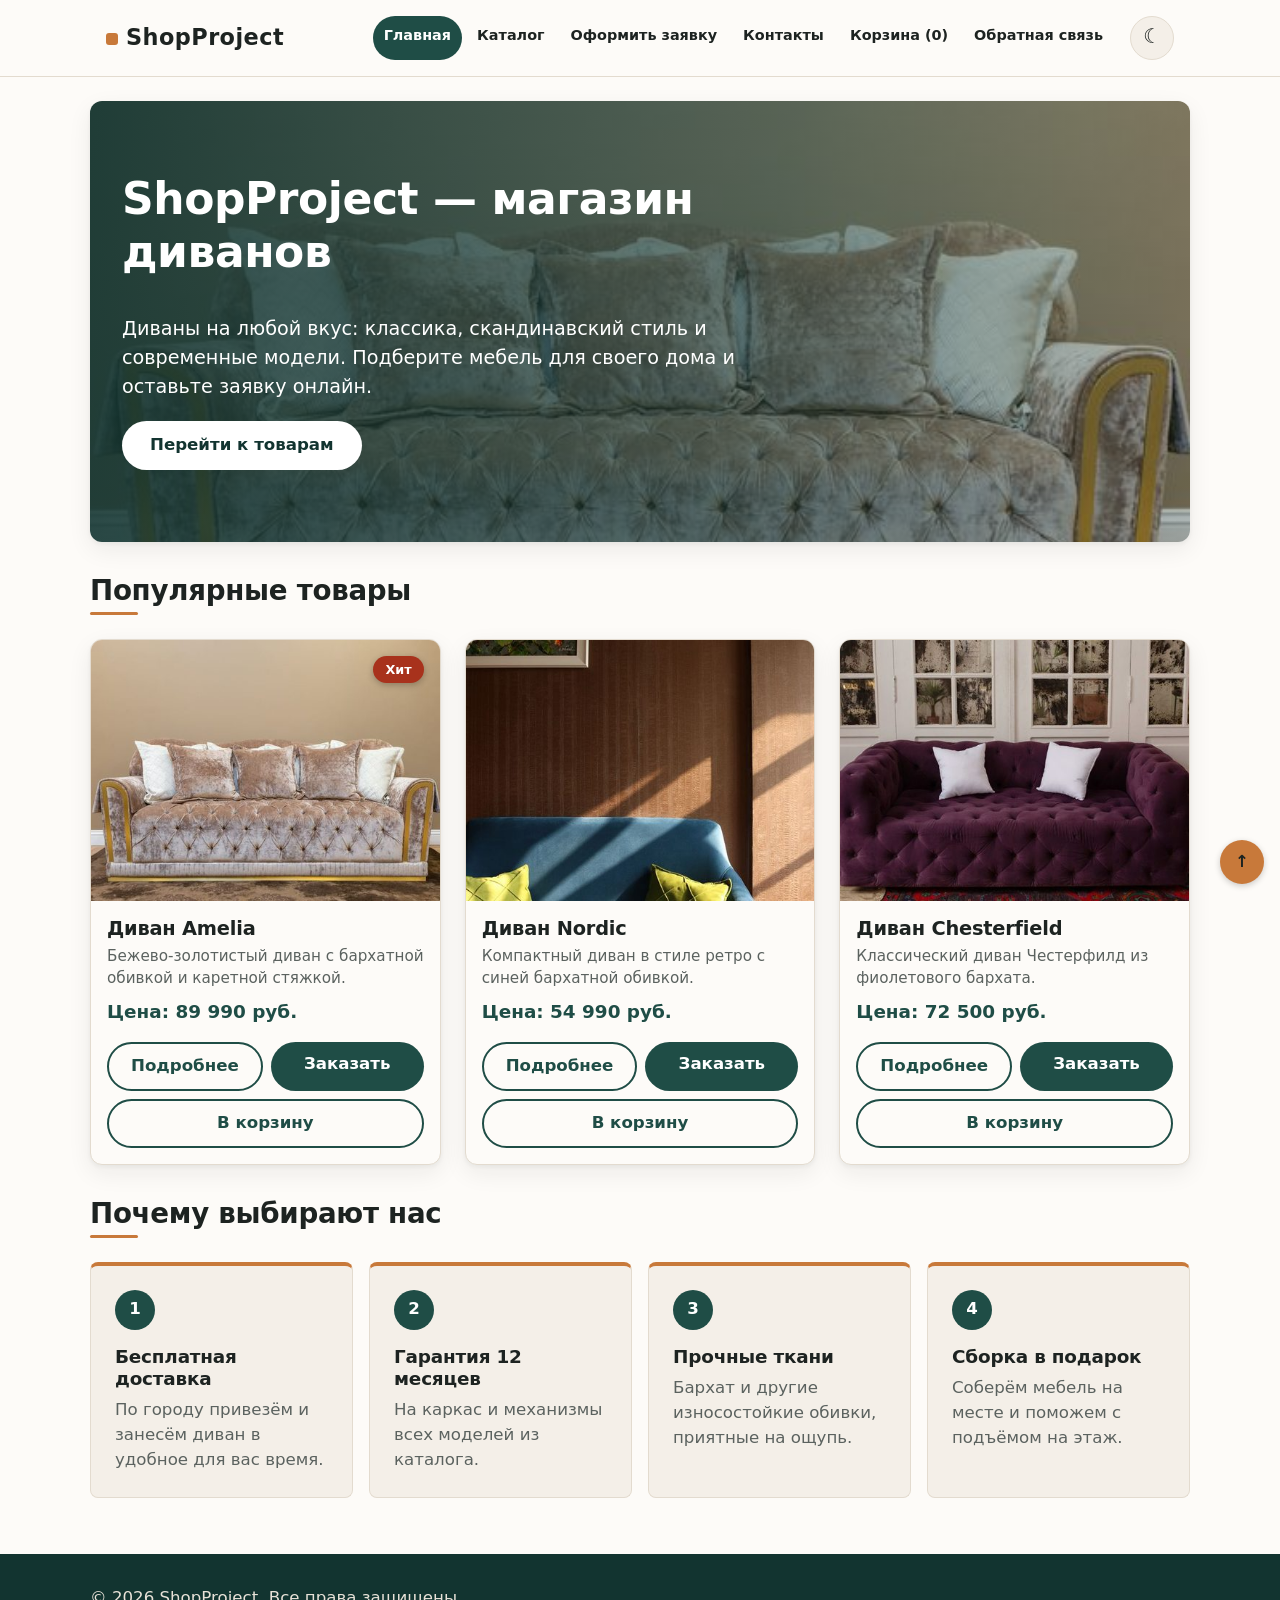
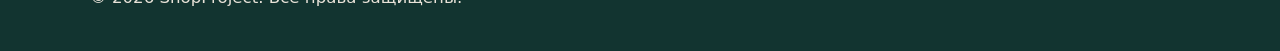
==== commit 67ba3db5: "added js for shop" ====
--- a/index.html
+++ b/index.html
@@ -19,8 +19,12 @@
     <link rel="stylesheet" href="css/style.css" />
     <link rel="stylesheet" href="css/responsive.css" />
     <script src="js/theme.js" defer></script>
+    <script src="js/data.js" defer></script>
+    <script src="js/cart.js" defer></script>
+    <script src="js/catalog.js" defer></script>
+    <script src="js/validation.js" defer></script>
     <script src="js/main.js" defer></script>
-  </head>
+    </head>
   <body>
     <a class="skip-link" href="#main-content">Перейти к основному содержимому</a>
     <header class="site-header" id="top">
@@ -44,7 +48,7 @@
               <a class="site-nav__link" href="contacts.html">Контакты</a>
             </li>
             <li class="site-nav__item">
-              <a class="site-nav__link" href="index.html#popular">Популярные товары</a>
+              <a class="site-nav__link" href="cart.html">Корзина (<span data-cart-count>0</span>)</a>
             </li>
             <li class="site-nav__item">
               <a class="site-nav__link" href="contacts.html#feedback">Обратная связь</a>
@@ -81,14 +85,9 @@
             <p class="product-card__description">Бежево-золотистый диван с бархатной обивкой и каретной стяжкой.</p>
             <p class="product-card__price">Цена: 89 990 руб.</p>
             <div class="product-card__actions">
-              <a class="button button--secondary product-card__link" href="product.html">Подробнее</a>
-              <button
-                class="button button--primary product-card__button"
-                type="button"
-                data-product="Диван Amelia"
-              >
-                Заказать
-              </button>
+              <a class="button button--secondary product-card__link" href="product.html?id=1">Подробнее</a>
+              <a class="button button--primary" href="order.html?product=1">Заказать</a>
+              <button class="button button--secondary" type="button" data-action="add" data-id="1">В корзину</button>
             </div>
           </article>
 
@@ -101,14 +100,9 @@
             <p class="product-card__description">Компактный диван в стиле ретро с синей бархатной обивкой.</p>
             <p class="product-card__price">Цена: 54 990 руб.</p>
             <div class="product-card__actions">
-              <a class="button button--secondary product-card__link" href="product.html">Подробнее</a>
-              <button
-                class="button button--primary product-card__button"
-                type="button"
-                data-product="Диван Nordic"
-              >
-                Заказать
-              </button>
+              <a class="button button--secondary product-card__link" href="product.html?id=2">Подробнее</a>
+              <a class="button button--primary" href="order.html?product=2">Заказать</a>
+              <button class="button button--secondary" type="button" data-action="add" data-id="2">В корзину</button>
             </div>
           </article>
 
@@ -121,14 +115,9 @@
             <p class="product-card__description">Классический диван Честерфилд из фиолетового бархата.</p>
             <p class="product-card__price">Цена: 72 500 руб.</p>
             <div class="product-card__actions">
-              <a class="button button--secondary product-card__link" href="product.html">Подробнее</a>
-              <button
-                class="button button--primary product-card__button"
-                type="button"
-                data-product="Диван Chesterfield"
-              >
-                Заказать
-              </button>
+              <a class="button button--secondary product-card__link" href="product.html?id=3">Подробнее</a>
+              <a class="button button--primary" href="order.html?product=3">Заказать</a>
+              <button class="button button--secondary" type="button" data-action="add" data-id="3">В корзину</button>
             </div>
           </article>
         </div>
@@ -165,113 +154,6 @@
     <footer class="site-footer" id="contacts">
       <p>&copy; 2026 ShopProject. Все права защищены.</p>
     </footer>
-    <dialog
-      class="order-dialog"
-      id="order-dialog"
-      aria-labelledby="order-dialog-title"
-    >
-      <h2 class="order-dialog__title" id="order-dialog-title">Оформление заявки</h2>
-
-      <form
-        class="order-form"
-        id="order-form"
-        action="#"
-        method="post"
-        novalidate
-      >
-        <input id="selected-product" name="selected-product" type="hidden" />
-
-        <div class="order-form__field">
-          <label class="order-form__label" for="order-name">Имя</label>
-          <input
-            class="order-form__input"
-            id="order-name"
-            name="name"
-            type="text"
-            placeholder="Введите ваше имя"
-            minlength="2"
-            autocomplete="given-name"
-            required
-          />
-        </div>
-
-        <div class="order-form__field">
-          <label class="order-form__label" for="order-email">E-mail</label>
-          <input
-            class="order-form__input"
-            id="order-email"
-            name="email"
-            type="email"
-            placeholder="example@mail.ru"
-            autocomplete="email"
-            required
-          />
-        </div>
-
-        <div class="order-form__field">
-          <label class="order-form__label" for="order-phone">Телефон</label>
-          <input
-            class="order-form__input"
-            id="order-phone"
-            name="phone"
-            type="tel"
-            inputmode="tel"
-            placeholder="+7 (900) 000-00-00"
-            pattern="^\+7 \(\d{3}\) \d{3}-\d{2}-\d{2}$"
-            required
-          />
-          <small class="order-form__hint">Формат: +7 (900) 000-00-00</small>
-        </div>
-
-        <div class="order-form__field">
-          <label class="order-form__label" for="order-date">Дата связи</label>
-          <input class="order-form__input" id="order-date" name="date" type="date" />
-        </div>
-
-        <div class="order-form__field">
-          <label class="order-form__label" for="order-topic">Тема заявки</label>
-          <select class="order-form__select" id="order-topic" name="topic" required>
-            <option value="">Выберите тему</option>
-            <option value="product">Заказ товара</option>
-            <option value="consultation">Консультация</option>
-            <option value="delivery">Доставка</option>
-          </select>
-        </div>
-
-        <div class="order-form__field">
-          <label class="order-form__label" for="order-comment">Комментарий</label>
-          <textarea
-            class="order-form__textarea"
-            id="order-comment"
-            name="comment"
-            rows="4"
-            placeholder="Укажите дополнительную информацию"
-          ></textarea>
-        </div>
-
-        <div class="order-form__field order-form__field--checkbox">
-          <label>
-            <input
-              class="order-form__checkbox"
-              id="order-agreement"
-              name="agreement"
-              type="checkbox"
-              required
-            />
-            Я согласен на обработку данных
-          </label>
-        </div>
-
-        <div class="order-form__actions">
-          <button class="button button--secondary" type="button" id="close-order-dialog">Закрыть</button>
-          <button class="button button--primary" type="submit">Отправить заявку</button>
-        </div>
-      </form>
-    </dialog>
-
-    <p class="success-message" id="success-message" hidden>
-      Форма успешно отправлена!
-    </p>
 
     <a class="back-to-top" href="#top" aria-label="Наверх">&uarr;</a>
   </body>
--- a/css/style.css
+++ b/css/style.css
@@ -1044,3 +1044,157 @@
     content: "\2600";
   }
 }
+
+.field-error,
+.form-status.is-error,
+.promo-message.is-error {
+  color: var(--color-danger);
+}
+
+.field-error {
+  display: block;
+  margin-top: 4px;
+}
+
+.form-status:not(:empty) {
+  padding: var(--space-sm);
+  border-left: 4px solid var(--color-success);
+  background-color: var(--color-success-bg);
+}
+
+.form-status.is-error {
+  border-left-color: var(--color-danger);
+}
+
+.catalog-controls {
+  display: grid;
+  gap: var(--space-md);
+  max-width: var(--container-width);
+  margin: 0 auto var(--space-lg);
+}
+
+.catalog-controls input,
+.catalog-controls select {
+  width: 100%;
+  min-height: 44px;
+  font-size: 16px;
+}
+
+.catalog-empty {
+  text-align: center;
+  padding: var(--space-lg);
+}
+
+.product-card__status {
+  color: var(--color-muted);
+}
+
+.cart-item {
+  display: flex;
+  flex-wrap: wrap;
+  align-items: center;
+  gap: var(--space-sm);
+  padding: var(--space-sm) 0;
+  border-bottom: 1px solid var(--color-muted);
+}
+
+.cart-item__title {
+  flex: 1 1 200px;
+  font-weight: 700;
+}
+
+#cart-list {
+  list-style: none;
+  padding: 0;
+}
+
+@media (min-width: 768px) {
+  .catalog-controls {
+    grid-template-columns: 2fr 1fr 1fr;
+  }
+}
+
+.cart-toast {
+  position: fixed;
+  left: 16px;
+  bottom: 16px;
+  z-index: 20;
+  margin: 0;
+  padding: var(--space-sm) var(--space-md);
+  border-left: 4px solid var(--color-success);
+  background-color: var(--color-success-bg);
+  color: var(--color-text, inherit);
+}
+
+.cart-toast[hidden] {
+  display: none;
+}
+
+.gallery {
+  position: relative;
+}
+
+.gallery__image {
+  display: block;
+  width: 100%;
+  height: auto;
+}
+
+.gallery__button {
+  position: absolute;
+  top: 50%;
+  transform: translateY(-50%);
+  width: 44px;
+  height: 44px;
+  border: 0;
+  border-radius: 50%;
+  background: rgba(0, 0, 0, 0.55);
+  color: #fff;
+  font-size: 28px;
+  cursor: pointer;
+}
+
+.gallery__button--prev { left: 8px; }
+.gallery__button--next { right: 8px; }
+
+.gallery__dots {
+  position: absolute;
+  left: 0;
+  right: 0;
+  bottom: 8px;
+  display: flex;
+  justify-content: center;
+  gap: 8px;
+}
+
+.gallery__dot {
+  width: 14px;
+  height: 14px;
+  padding: 0;
+  border: 2px solid #fff;
+  border-radius: 50%;
+  background: rgba(0, 0, 0, 0.4);
+  cursor: pointer;
+}
+
+.gallery__dot.is-active {
+  background: #fff;
+}
+
+.promo-form {
+  margin-bottom: var(--space-md);
+}
+
+.order-items {
+  max-width: var(--container-width);
+  margin: 0 auto var(--space-lg);
+  padding: var(--space-md);
+  border-left: 4px solid var(--color-primary);
+  background-color: var(--color-surface);
+}
+
+.product-detail__actions {
+  display: flex;
+  flex-wrap: wrap;
+  gap: var(--space-sm);
+}
